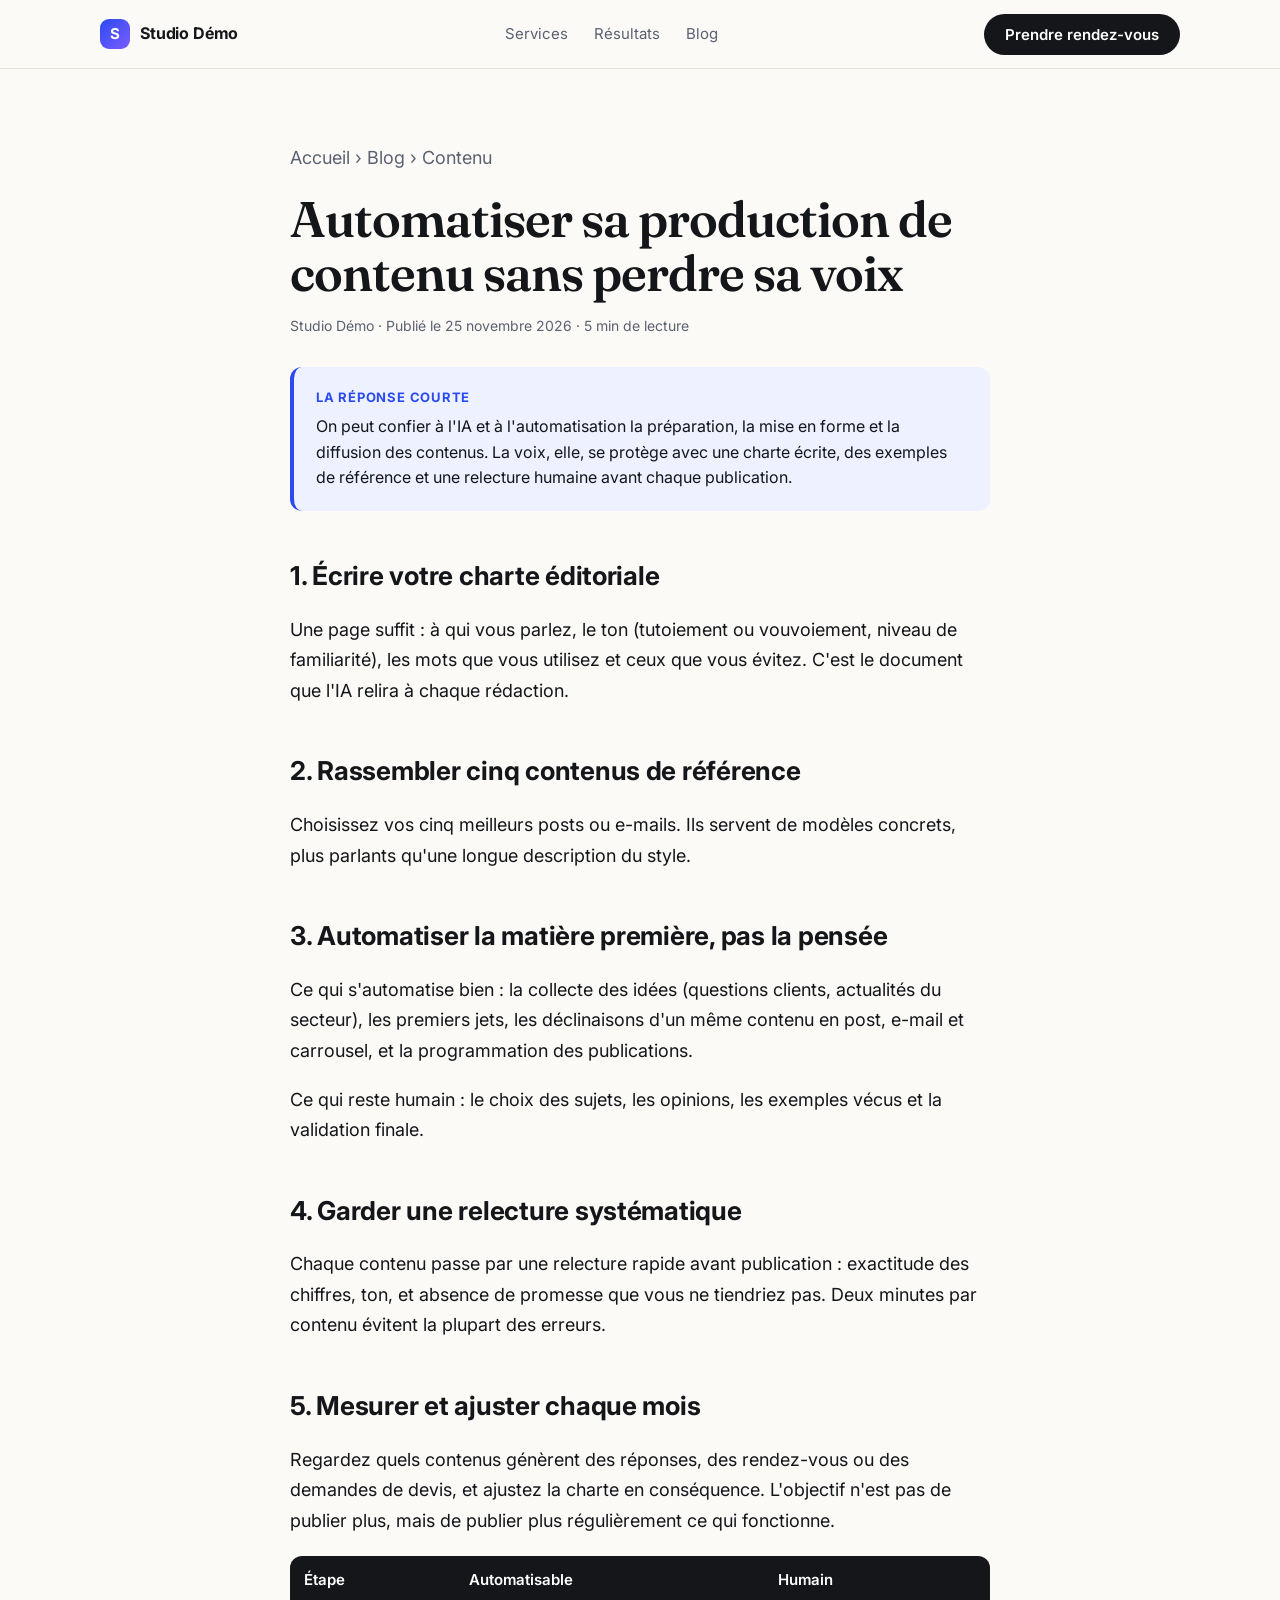
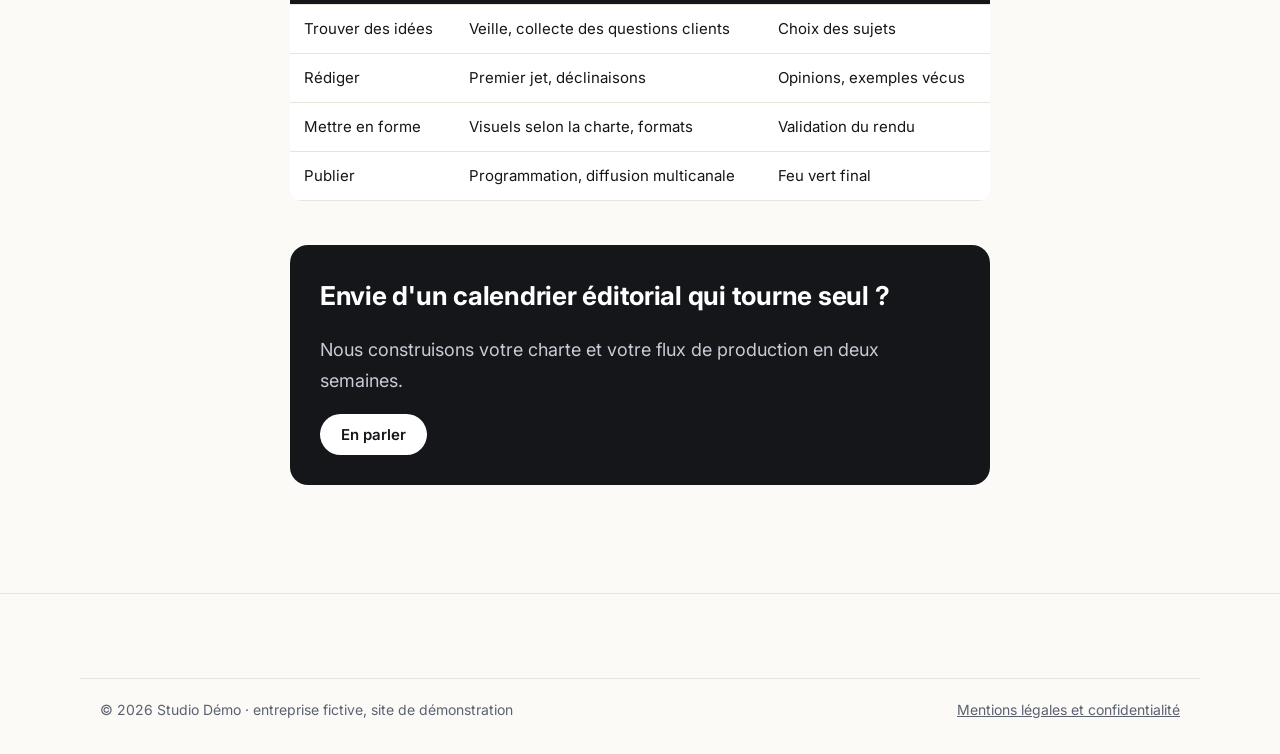
==== article-contenu.html @ fba5f213 "Refonte complète du site de démo Studio Démo Nouveau design, textes sans statistiques non sourcées, " ====
<!doctype html>
<html lang="fr">
<head>
<meta charset="utf-8">
<meta name="viewport" content="width=device-width, initial-scale=1">
<title>Automatiser sa production de contenu sans perdre sa voix · Studio Démo</title>
<meta name="description" content="Une méthode en cinq étapes pour publier plus régulièrement grâce à l'IA et à l'automatisation, tout en gardant un ton reconnaissable.">
<link rel="preconnect" href="https://fonts.googleapis.com">
<link rel="preconnect" href="https://fonts.gstatic.com" crossorigin>
<link href="https://fonts.googleapis.com/css2?family=Fraunces:ital,opsz,wght@0,9..144,600;1,9..144,600&family=Inter:wght@400;500;600;700&display=swap" rel="stylesheet">
<link rel="stylesheet" href="assets/style.css">
<script type="application/ld+json">
{"@context":"https://schema.org","@type":"Article","headline":"Automatiser sa production de contenu sans perdre sa voix","author":{"@type":"Organization","name":"Studio Démo"},"datePublished":"2026-11-25","inLanguage":"fr"}
</script>
</head>
<body>
<header class="site-header">
  <nav class="wrap nav" aria-label="Navigation principale">
    <a class="logo" href="./"><span class="logo-mark">S</span>Studio Démo</a>
    <button class="menu-toggle" aria-expanded="false" aria-controls="menu">Menu</button>
    <ul class="nav-links" id="menu">
      <li><a href="./#services">Services</a></li>
      <li><a href="./#resultats">Résultats</a></li>
      <li><a href="./#blog">Blog</a></li>
    </ul>
    <a class="btn btn-primary" href="./#contact">Prendre rendez-vous</a>
  </nav>
</header>

<main class="article">
  <p class="crumbs"><a href="./">Accueil</a> › <a href="./#blog">Blog</a> › Contenu</p>
  <h1>Automatiser sa production de contenu sans perdre sa voix</h1>
  <p class="byline">Studio Démo · Publié le 25 novembre 2026 · 5 min de lecture</p>

  <div class="answer">
    <strong>La réponse courte</strong>
    On peut confier à l'IA et à l'automatisation la préparation, la mise en forme et la diffusion des contenus. La voix, elle, se protège avec une charte écrite, des exemples de référence et une relecture humaine avant chaque publication.
  </div>

  <h2>1. Écrire votre charte éditoriale</h2>
  <p>Une page suffit : à qui vous parlez, le ton (tutoiement ou vouvoiement, niveau de familiarité), les mots que vous utilisez et ceux que vous évitez. C'est le document que l'IA relira à chaque rédaction.</p>

  <h2>2. Rassembler cinq contenus de référence</h2>
  <p>Choisissez vos cinq meilleurs posts ou e-mails. Ils servent de modèles concrets, plus parlants qu'une longue description du style.</p>

  <h2>3. Automatiser la matière première, pas la pensée</h2>
  <p>Ce qui s'automatise bien : la collecte des idées (questions clients, actualités du secteur), les premiers jets, les déclinaisons d'un même contenu en post, e-mail et carrousel, et la programmation des publications.</p>
  <p>Ce qui reste humain : le choix des sujets, les opinions, les exemples vécus et la validation finale.</p>

  <h2>4. Garder une relecture systématique</h2>
  <p>Chaque contenu passe par une relecture rapide avant publication : exactitude des chiffres, ton, et absence de promesse que vous ne tiendriez pas. Deux minutes par contenu évitent la plupart des erreurs.</p>

  <h2>5. Mesurer et ajuster chaque mois</h2>
  <p>Regardez quels contenus génèrent des réponses, des rendez-vous ou des demandes de devis, et ajustez la charte en conséquence. L'objectif n'est pas de publier plus, mais de publier plus régulièrement ce qui fonctionne.</p>

  <div class="table-wrap">
    <table>
      <thead><tr><th>Étape</th><th>Automatisable</th><th>Humain</th></tr></thead>
      <tbody>
        <tr><td>Trouver des idées</td><td>Veille, collecte des questions clients</td><td>Choix des sujets</td></tr>
        <tr><td>Rédiger</td><td>Premier jet, déclinaisons</td><td>Opinions, exemples vécus</td></tr>
        <tr><td>Mettre en forme</td><td>Visuels selon la charte, formats</td><td>Validation du rendu</td></tr>
        <tr><td>Publier</td><td>Programmation, diffusion multicanale</td><td>Feu vert final</td></tr>
      </tbody>
    </table>
  </div>

  <div class="cta-box">
    <h2>Envie d'un calendrier éditorial qui tourne seul ?</h2>
    <p>Nous construisons votre charte et votre flux de production en deux semaines.</p>
    <a class="btn" href="./#contact">En parler</a>
  </div>
</main>

<footer class="site-footer">
  <div class="wrap legal"><span>© <span data-year>2026</span> Studio Démo · entreprise fictive, site de démonstration</span><a href="mentions-legales.html">Mentions légales et confidentialité</a></div>
</footer>
<script src="assets/site.js"></script>
</body>
</html>
---- assets/style.css ----
:root{
  --bg:#fbfaf7; --surface:#ffffff; --ink:#14161a; --muted:#5b6170; --line:#e7e4dc;
  --brand:#2b4bf2; --brand-ink:#ffffff; --accent:#ff7a45; --soft:#eef1ff;
  --radius:18px; --max:1120px;
  --font:"Inter",system-ui,-apple-system,"Segoe UI",Roboto,sans-serif;
  --display:"Fraunces",Georgia,serif;
}
*{box-sizing:border-box}
html{scroll-behavior:smooth}
body{margin:0;background:var(--bg);color:var(--ink);font:16px/1.6 var(--font);-webkit-font-smoothing:antialiased}
img{max-width:100%;display:block}
a{color:inherit}
.wrap{max-width:var(--max);margin:0 auto;padding:0 20px}
.skip{position:absolute;left:-999px}.skip:focus{left:12px;top:12px;background:#fff;padding:8px 12px;z-index:99}

/* Header */
.site-header{position:sticky;top:0;z-index:20;background:rgba(251,250,247,.88);backdrop-filter:blur(10px);border-bottom:1px solid var(--line)}
.nav{display:flex;align-items:center;justify-content:space-between;height:68px;gap:16px}
.logo{display:flex;align-items:center;gap:10px;font-weight:700;text-decoration:none;letter-spacing:-.01em}
.logo-mark{width:30px;height:30px;border-radius:9px;background:linear-gradient(135deg,var(--brand),#7b5cff);display:grid;place-items:center;color:#fff;font-size:15px}
.nav-links{display:flex;gap:26px;list-style:none;margin:0;padding:0}
.nav-links a{text-decoration:none;color:var(--muted);font-size:15px}
.nav-links a:hover{color:var(--ink)}
.btn{display:inline-flex;align-items:center;gap:8px;border-radius:999px;padding:12px 20px;font-weight:600;text-decoration:none;border:1px solid transparent;cursor:pointer;font:600 15px/1 var(--font);transition:transform .15s,background .15s}
.btn:hover{transform:translateY(-1px)}
.btn-primary{background:var(--ink);color:#fff}
.btn-ghost{border-color:var(--line);background:var(--surface)}
.menu-toggle{display:none;background:none;border:1px solid var(--line);border-radius:10px;padding:8px 10px;font:inherit}

/* Hero */
.hero{padding:88px 0 64px}
.eyebrow{display:inline-flex;align-items:center;gap:8px;font-size:13px;font-weight:600;color:var(--brand);background:var(--soft);padding:6px 12px;border-radius:999px}
.hero h1{font-family:var(--display);font-weight:600;font-size:clamp(38px,6vw,68px);line-height:1.04;letter-spacing:-.02em;margin:22px 0 20px;max-width:15ch}
.hero h1 em{font-style:italic;color:var(--brand)}
.lead{font-size:clamp(17px,2vw,20px);color:var(--muted);max-width:58ch;margin:0 0 30px}
.cta-row{display:flex;flex-wrap:wrap;gap:12px}
.hero-grid{display:grid;grid-template-columns:1.25fr .75fr;gap:48px;align-items:end}
.hero-card{background:var(--surface);border:1px solid var(--line);border-radius:var(--radius);padding:22px;box-shadow:0 20px 50px -30px rgba(20,22,26,.35)}
.hero-card h2{font-size:14px;margin:0 0 14px;color:var(--muted);font-weight:600}
.flow{display:grid;gap:10px}
.flow-step{display:flex;align-items:center;gap:12px;padding:12px;border-radius:12px;background:var(--bg);font-size:14px}
.flow-step b{display:grid;place-items:center;width:28px;height:28px;border-radius:8px;background:var(--soft);color:var(--brand);font-size:13px;flex:none}
.flow-step.done b{background:#e6f7ee;color:#127a45}

/* Sections */
section{padding:72px 0}
.section-head{display:flex;justify-content:space-between;align-items:end;gap:24px;margin-bottom:36px;flex-wrap:wrap}
.kicker{font-size:13px;font-weight:700;letter-spacing:.08em;text-transform:uppercase;color:var(--accent)}
h2.title{font-family:var(--display);font-weight:600;font-size:clamp(28px,4vw,42px);line-height:1.1;letter-spacing:-.015em;margin:8px 0 0;max-width:22ch}
.section-head p{color:var(--muted);max-width:44ch;margin:0}

.cards{display:grid;grid-template-columns:repeat(3,1fr);gap:18px}
.card{background:var(--surface);border:1px solid var(--line);border-radius:var(--radius);padding:26px;display:flex;flex-direction:column;gap:12px}
.card .icon{width:44px;height:44px;border-radius:12px;display:grid;place-items:center;font-size:22px;background:var(--soft)}
.card h3{margin:4px 0 0;font-size:20px;letter-spacing:-.01em}
.card p{margin:0;color:var(--muted)}
.card ul{margin:6px 0 0;padding:0;list-style:none;display:grid;gap:8px;font-size:15px}
.card li{padding-left:22px;position:relative}
.card li::before{content:"";position:absolute;left:0;top:.6em;width:10px;height:2px;background:var(--brand)}

.band{background:var(--ink);color:#fff;border-radius:28px;padding:56px 40px}
.band .title{color:#fff}
.band .kicker{color:#9db0ff}
.steps{display:grid;grid-template-columns:repeat(4,1fr);gap:18px;margin-top:36px;counter-reset:s}
.step{border-top:1px solid rgba(255,255,255,.2);padding-top:18px}
.step::before{counter-increment:s;content:"0" counter(s);font-family:var(--display);font-size:28px;color:#9db0ff}
.step h3{margin:8px 0 6px;font-size:18px}
.step p{margin:0;color:#c9ccd6;font-size:15px}

.cases{display:grid;grid-template-columns:repeat(3,1fr);gap:18px}
.case{background:var(--surface);border:1px solid var(--line);border-radius:var(--radius);padding:26px}
.case .tag{font-size:13px;color:var(--muted)}
.case .big{font-family:var(--display);font-size:40px;line-height:1;margin:14px 0 6px;color:var(--brand)}
.case p{margin:0;color:var(--muted);font-size:15px}
.note{font-size:13px;color:var(--muted);margin-top:16px}

.posts{display:grid;grid-template-columns:repeat(2,1fr);gap:18px}
.post{display:block;text-decoration:none;background:var(--surface);border:1px solid var(--line);border-radius:var(--radius);padding:28px;transition:border-color .15s}
.post:hover{border-color:var(--brand)}
.post .meta{font-size:13px;color:var(--muted)}
.post h3{font-size:22px;line-height:1.25;margin:10px 0 10px;letter-spacing:-.01em}
.post p{margin:0;color:var(--muted)}
.post .more{display:inline-block;margin-top:16px;font-weight:600;color:var(--brand)}

.faq details{background:var(--surface);border:1px solid var(--line);border-radius:14px;padding:18px 22px;margin-bottom:10px}
.faq summary{cursor:pointer;font-weight:600;list-style:none}
.faq summary::-webkit-details-marker{display:none}
.faq summary::after{content:"+";float:right;color:var(--brand);font-weight:700}
.faq details[open] summary::after{content:"–"}
.faq p{color:var(--muted);margin:12px 0 0}

.contact-grid{display:grid;grid-template-columns:.9fr 1.1fr;gap:40px}
.promises{display:grid;gap:16px;margin-top:24px}
.promise{display:flex;gap:14px}
.promise b{flex:none;width:36px;height:36px;border-radius:10px;background:var(--soft);display:grid;place-items:center}
.promise p{margin:0;color:var(--muted);font-size:15px}
form{background:var(--surface);border:1px solid var(--line);border-radius:var(--radius);padding:28px;display:grid;gap:16px}
label{font-size:14px;font-weight:600;display:grid;gap:6px}
input,select,textarea{font:inherit;padding:12px 14px;border:1px solid var(--line);border-radius:12px;background:var(--bg);color:var(--ink)}
input:focus,select:focus,textarea:focus{outline:2px solid var(--brand);outline-offset:1px}
.form-msg{display:none;padding:12px 14px;border-radius:12px;background:#e6f7ee;color:#0f5c35;font-size:14px}
.form-msg.show{display:block}
.demo-flag{font-size:12px;color:var(--muted)}

/* Footer */
.site-footer{border-top:1px solid var(--line);padding:48px 0 32px;margin-top:40px;font-size:14px;color:var(--muted)}
.foot{display:grid;grid-template-columns:1.4fr 1fr 1fr 1fr;gap:28px}
.foot h4{color:var(--ink);font-size:14px;margin:0 0 12px}
.foot ul{list-style:none;margin:0;padding:0;display:grid;gap:8px}
.foot a{text-decoration:none}.foot a:hover{color:var(--ink)}
.legal{display:flex;justify-content:space-between;flex-wrap:wrap;gap:12px;margin-top:36px;padding-top:20px;border-top:1px solid var(--line)}

/* Article */
.article{max-width:740px;margin:0 auto;padding:56px 20px 24px}
.crumbs{font-size:14px;color:var(--muted)}
.crumbs a{text-decoration:none}
.article h1{font-family:var(--display);font-weight:600;font-size:clamp(32px,5vw,50px);line-height:1.08;letter-spacing:-.02em;margin:18px 0 14px}
.article .byline{color:var(--muted);font-size:14px;margin-bottom:30px}
.article h2{font-size:26px;letter-spacing:-.01em;margin:44px 0 12px}
.article p,.article li{font-size:18px;line-height:1.7}
.answer{background:var(--soft);border-left:4px solid var(--brand);border-radius:12px;padding:20px 22px;margin:24px 0}
.answer strong{display:block;font-size:13px;letter-spacing:.06em;text-transform:uppercase;color:var(--brand);margin-bottom:6px}
.table-wrap{overflow-x:auto;margin:20px 0}
table{border-collapse:collapse;width:100%;min-width:520px;font-size:15px;background:var(--surface);border-radius:12px;overflow:hidden}
th,td{text-align:left;padding:12px 14px;border-bottom:1px solid var(--line);vertical-align:top}
th{background:var(--ink);color:#fff;font-weight:600}
.cta-box{background:var(--ink);color:#fff;border-radius:var(--radius);padding:30px;margin:44px 0}
.cta-box h2{margin-top:0;color:#fff}
.cta-box p{color:#c9ccd6}
.cta-box .btn{background:#fff;color:var(--ink)}

/* Responsive */
@media (max-width:900px){
  .hero-grid,.contact-grid{grid-template-columns:1fr}
  .cards,.cases{grid-template-columns:1fr}
  .steps{grid-template-columns:1fr 1fr}
  .posts{grid-template-columns:1fr}
  .foot{grid-template-columns:1fr 1fr}
}
@media (max-width:720px){
  .menu-toggle{display:block}
  .nav-links{display:none;position:absolute;top:68px;left:0;right:0;flex-direction:column;gap:0;background:var(--bg);border-bottom:1px solid var(--line)}
  .nav-links.open{display:flex}
  .nav-links a{display:block;padding:14px 20px}
  .nav .btn-primary{display:none}
  .hero{padding:56px 0 40px}
  section{padding:52px 0}
  .band{padding:40px 22px;border-radius:20px}
  .steps{grid-template-columns:1fr}
  .foot{grid-template-columns:1fr}
}
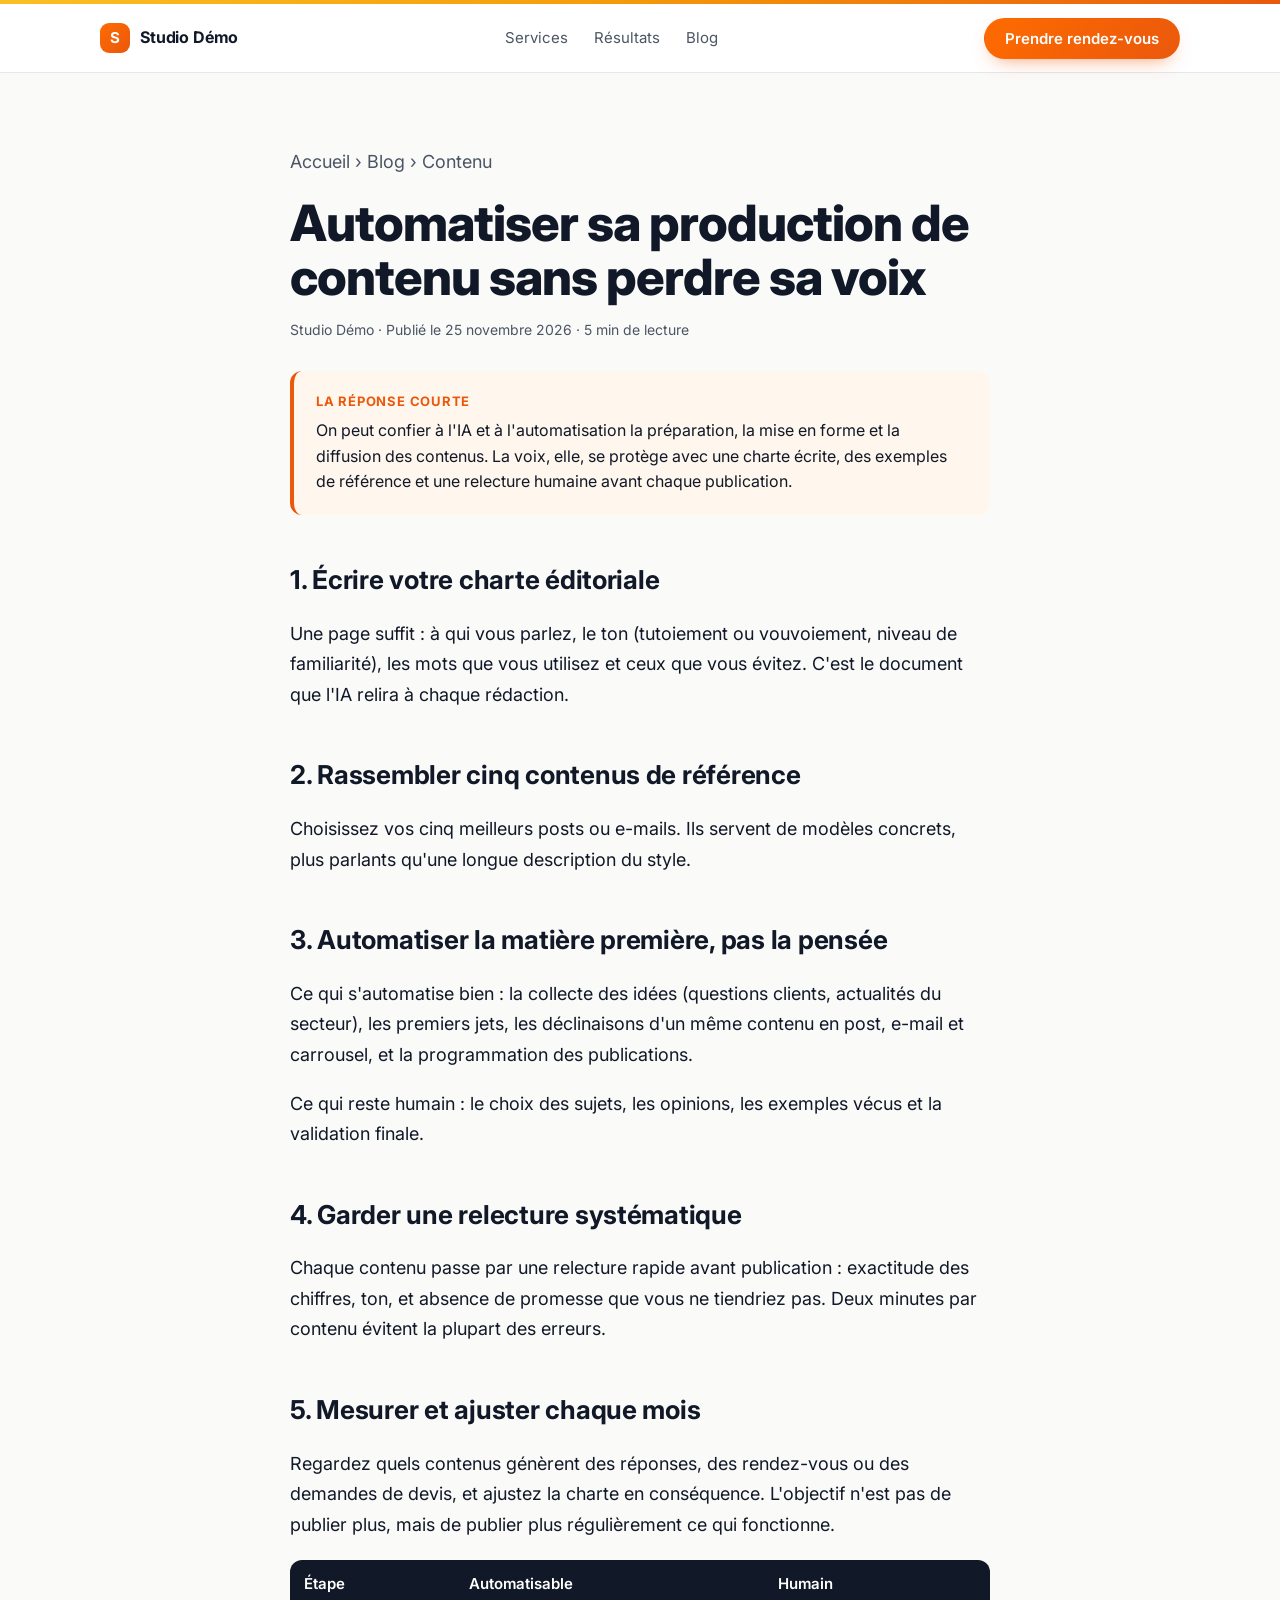
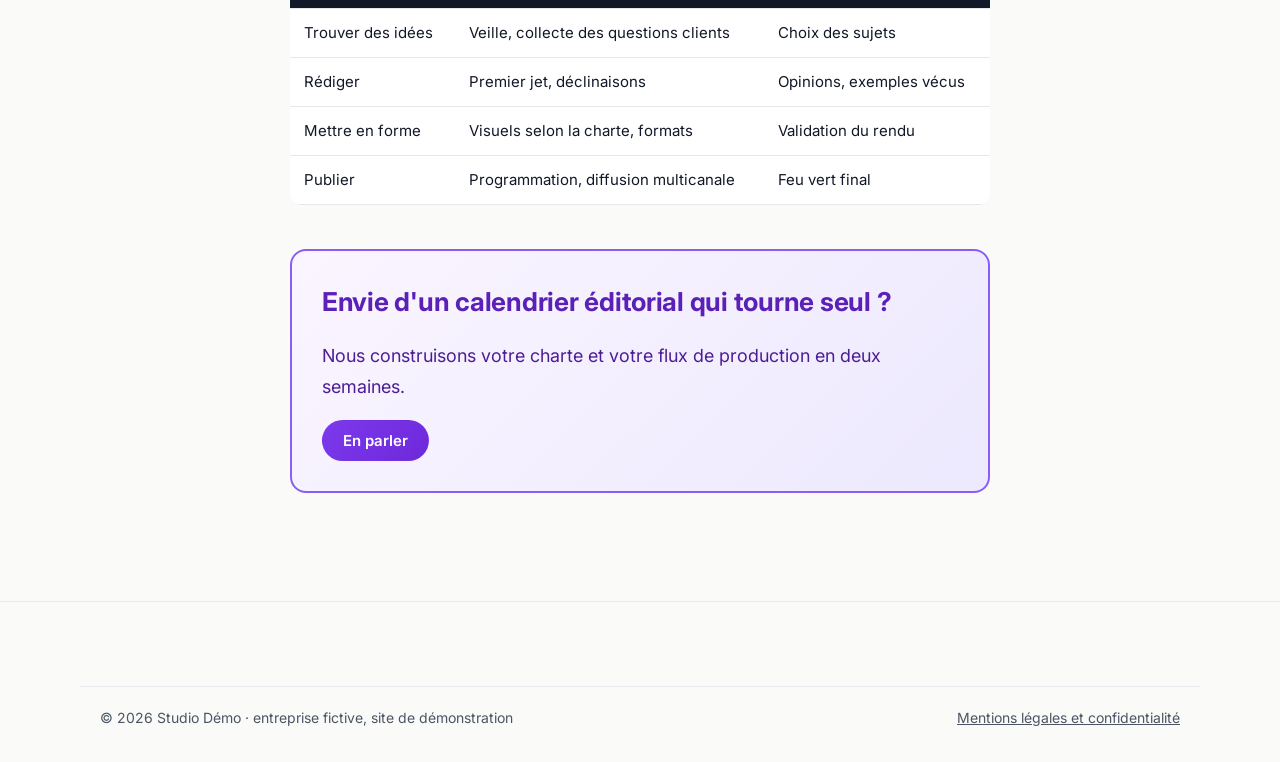
==== commit 2954cb9f: "Applique la charte Limova (orange, violet, typographie grasse) Co-Authored-By: Claude Opus 5.5 <nore" ====
--- a/article-contenu.html
+++ b/article-contenu.html
@@ -7,7 +7,7 @@
 <meta name="description" content="Une méthode en cinq étapes pour publier plus régulièrement grâce à l'IA et à l'automatisation, tout en gardant un ton reconnaissable.">
 <link rel="preconnect" href="https://fonts.googleapis.com">
 <link rel="preconnect" href="https://fonts.gstatic.com" crossorigin>
-<link href="https://fonts.googleapis.com/css2?family=Fraunces:ital,opsz,wght@0,9..144,600;1,9..144,600&family=Inter:wght@400;500;600;700&display=swap" rel="stylesheet">
+<link href="https://fonts.googleapis.com/css2?family=Inter:wght@400;500;600;700;800;900&display=swap" rel="stylesheet">
 <link rel="stylesheet" href="assets/style.css">
 <script type="application/ld+json">
 {"@context":"https://schema.org","@type":"Article","headline":"Automatiser sa production de contenu sans perdre sa voix","author":{"@type":"Organization","name":"Studio Démo"},"datePublished":"2026-11-25","inLanguage":"fr"}
--- a/assets/style.css
+++ b/assets/style.css
@@ -1,9 +1,10 @@
 :root{
-  --bg:#fbfaf7; --surface:#ffffff; --ink:#14161a; --muted:#5b6170; --line:#e7e4dc;
-  --brand:#2b4bf2; --brand-ink:#ffffff; --accent:#ff7a45; --soft:#eef1ff;
-  --radius:18px; --max:1120px;
+  --bg:#fafaf9; --surface:#ffffff; --ink:#111827; --muted:#4b5563; --line:#e5e7eb;
+  --brand:#ea580c; --brand-ink:#ffffff; --accent:#7c3aed; --soft:#fff7ed;
+  --grad:linear-gradient(135deg,#ff6b00 0%,#ea580c 100%); --stripe:linear-gradient(90deg,#fbbf24 0%,#f59e0b 45%,#ea580c 100%);
+  --radius:16px; --max:1120px;
   --font:"Inter",system-ui,-apple-system,"Segoe UI",Roboto,sans-serif;
-  --display:"Fraunces",Georgia,serif;
+  --display:"Inter",system-ui,-apple-system,"Segoe UI",Roboto,sans-serif;
 }
 *{box-sizing:border-box}
 html{scroll-behavior:smooth}
@@ -14,24 +15,24 @@
 .skip{position:absolute;left:-999px}.skip:focus{left:12px;top:12px;background:#fff;padding:8px 12px;z-index:99}
 
 /* Header */
-.site-header{position:sticky;top:0;z-index:20;background:rgba(251,250,247,.88);backdrop-filter:blur(10px);border-bottom:1px solid var(--line)}
+.site-header{position:sticky;top:0;z-index:20;background:rgba(255,255,255,.9);backdrop-filter:blur(10px);border-bottom:1px solid var(--line)}
 .nav{display:flex;align-items:center;justify-content:space-between;height:68px;gap:16px}
 .logo{display:flex;align-items:center;gap:10px;font-weight:700;text-decoration:none;letter-spacing:-.01em}
-.logo-mark{width:30px;height:30px;border-radius:9px;background:linear-gradient(135deg,var(--brand),#7b5cff);display:grid;place-items:center;color:#fff;font-size:15px}
+.logo-mark{width:30px;height:30px;border-radius:9px;background:var(--grad);display:grid;place-items:center;color:#fff;font-size:15px}
 .nav-links{display:flex;gap:26px;list-style:none;margin:0;padding:0}
 .nav-links a{text-decoration:none;color:var(--muted);font-size:15px}
 .nav-links a:hover{color:var(--ink)}
 .btn{display:inline-flex;align-items:center;gap:8px;border-radius:999px;padding:12px 20px;font-weight:600;text-decoration:none;border:1px solid transparent;cursor:pointer;font:600 15px/1 var(--font);transition:transform .15s,background .15s}
 .btn:hover{transform:translateY(-1px)}
-.btn-primary{background:var(--ink);color:#fff}
+.btn-primary{background:var(--grad);color:#fff;box-shadow:0 8px 20px -10px rgba(234,88,12,.7)}
 .btn-ghost{border-color:var(--line);background:var(--surface)}
 .menu-toggle{display:none;background:none;border:1px solid var(--line);border-radius:10px;padding:8px 10px;font:inherit}
 
 /* Hero */
 .hero{padding:88px 0 64px}
-.eyebrow{display:inline-flex;align-items:center;gap:8px;font-size:13px;font-weight:600;color:var(--brand);background:var(--soft);padding:6px 12px;border-radius:999px}
-.hero h1{font-family:var(--display);font-weight:600;font-size:clamp(38px,6vw,68px);line-height:1.04;letter-spacing:-.02em;margin:22px 0 20px;max-width:15ch}
-.hero h1 em{font-style:italic;color:var(--brand)}
+.eyebrow{display:inline-flex;align-items:center;gap:8px;font-size:13px;font-weight:800;color:#b45309;background:linear-gradient(135deg,#fffbeb,#fef3c7);border:1.5px solid #fcd34d;padding:6px 12px;border-radius:999px}
+.hero h1{font-family:var(--display);font-weight:800;font-size:clamp(38px,6vw,68px);line-height:1.04;letter-spacing:-.02em;margin:22px 0 20px;max-width:15ch}
+.hero h1 em{font-style:normal;background:var(--stripe);-webkit-background-clip:text;background-clip:text;color:transparent}
 .lead{font-size:clamp(17px,2vw,20px);color:var(--muted);max-width:58ch;margin:0 0 30px}
 .cta-row{display:flex;flex-wrap:wrap;gap:12px}
 .hero-grid{display:grid;grid-template-columns:1.25fr .75fr;gap:48px;align-items:end}
@@ -45,8 +46,8 @@
 /* Sections */
 section{padding:72px 0}
 .section-head{display:flex;justify-content:space-between;align-items:end;gap:24px;margin-bottom:36px;flex-wrap:wrap}
-.kicker{font-size:13px;font-weight:700;letter-spacing:.08em;text-transform:uppercase;color:var(--accent)}
-h2.title{font-family:var(--display);font-weight:600;font-size:clamp(28px,4vw,42px);line-height:1.1;letter-spacing:-.015em;margin:8px 0 0;max-width:22ch}
+.kicker{font-size:13px;font-weight:800;letter-spacing:.08em;text-transform:uppercase;color:var(--brand)}
+h2.title{font-family:var(--display);font-weight:800;font-size:clamp(28px,4vw,42px);line-height:1.1;letter-spacing:-.015em;margin:8px 0 0;max-width:22ch}
 .section-head p{color:var(--muted);max-width:44ch;margin:0}
 
 .cards{display:grid;grid-template-columns:repeat(3,1fr);gap:18px}
@@ -60,10 +61,10 @@
 
 .band{background:var(--ink);color:#fff;border-radius:28px;padding:56px 40px}
 .band .title{color:#fff}
-.band .kicker{color:#9db0ff}
+.band .kicker{color:#fbbf24}
 .steps{display:grid;grid-template-columns:repeat(4,1fr);gap:18px;margin-top:36px;counter-reset:s}
 .step{border-top:1px solid rgba(255,255,255,.2);padding-top:18px}
-.step::before{counter-increment:s;content:"0" counter(s);font-family:var(--display);font-size:28px;color:#9db0ff}
+.step::before{counter-increment:s;content:"0" counter(s);font-family:var(--display);font-size:28px;color:#fbbf24}
 .step h3{margin:8px 0 6px;font-size:18px}
 .step p{margin:0;color:#c9ccd6;font-size:15px}
 
@@ -114,7 +115,7 @@
 .article{max-width:740px;margin:0 auto;padding:56px 20px 24px}
 .crumbs{font-size:14px;color:var(--muted)}
 .crumbs a{text-decoration:none}
-.article h1{font-family:var(--display);font-weight:600;font-size:clamp(32px,5vw,50px);line-height:1.08;letter-spacing:-.02em;margin:18px 0 14px}
+.article h1{font-family:var(--display);font-weight:800;font-size:clamp(32px,5vw,50px);line-height:1.08;letter-spacing:-.02em;margin:18px 0 14px}
 .article .byline{color:var(--muted);font-size:14px;margin-bottom:30px}
 .article h2{font-size:26px;letter-spacing:-.01em;margin:44px 0 12px}
 .article p,.article li{font-size:18px;line-height:1.7}
@@ -149,3 +150,11 @@
   .steps{grid-template-columns:1fr}
   .foot{grid-template-columns:1fr}
 }
+
+/* Charte Limova : liseré dégradé, bouton violet d'appel à l'action */
+.site-header::before{content:"";display:block;height:4px;background:var(--stripe)}
+.cta-box{background:linear-gradient(135deg,#faf5ff 0%,#ede9fe 100%);color:var(--ink);border:2px solid #8b5cf6}
+.cta-box h2{color:#5b21b6}
+.cta-box .btn{background:linear-gradient(135deg,#7c3aed 0%,#6d28d9 100%);color:#fff}
+.case .big{background:var(--grad);-webkit-background-clip:text;background-clip:text;color:transparent}
+.cta-box p{color:#4c1d95}
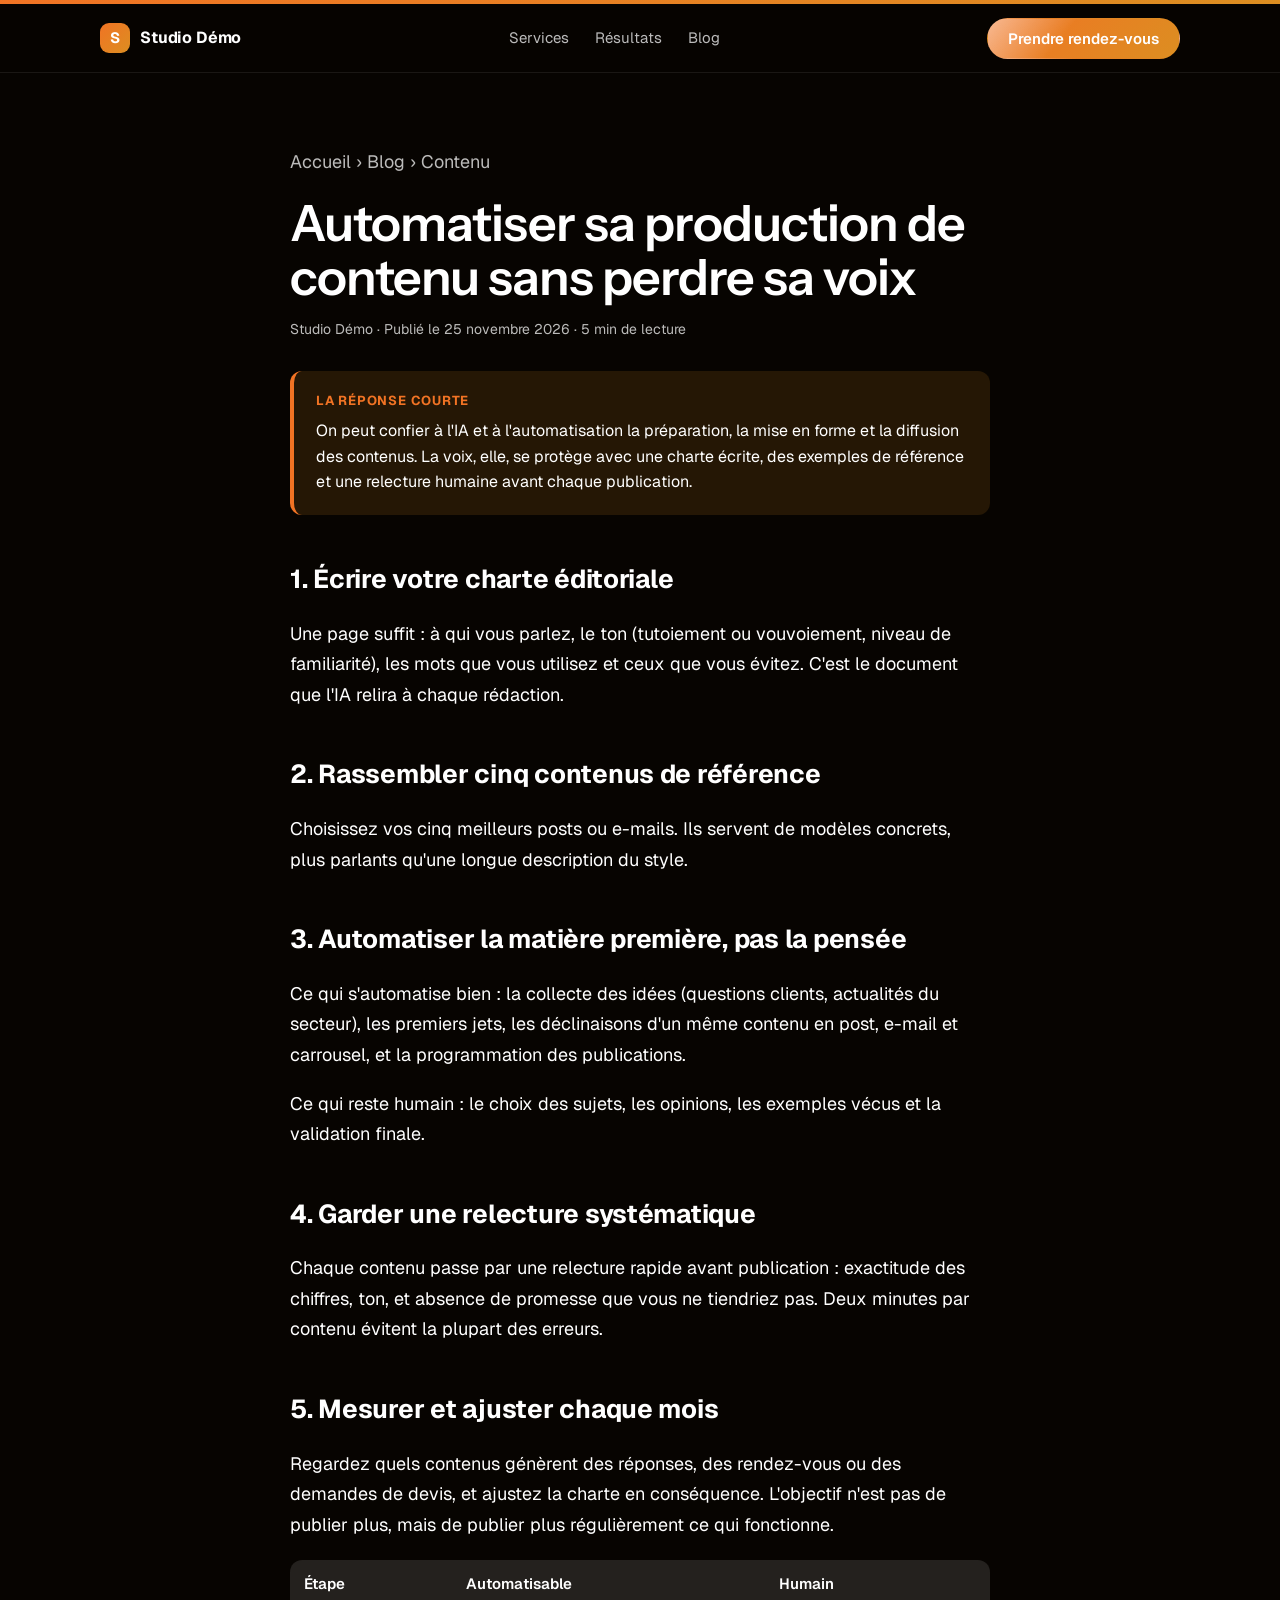
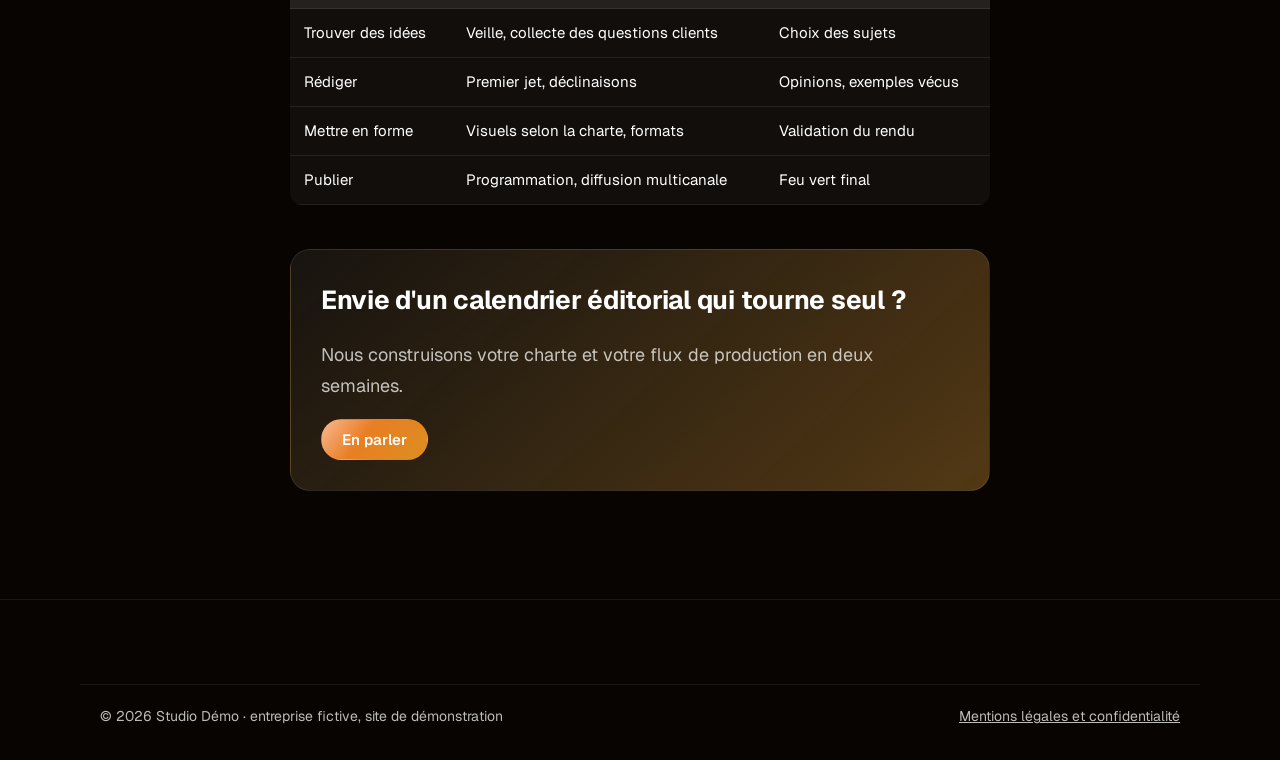
==== commit e566d9f0: "Aligne le style sur limova.ai (fond sombre, dégradé orange, Geist et Instrument Sans) Co-Authored-By" ====
--- a/article-contenu.html
+++ b/article-contenu.html
@@ -7,7 +7,7 @@
 <meta name="description" content="Une méthode en cinq étapes pour publier plus régulièrement grâce à l'IA et à l'automatisation, tout en gardant un ton reconnaissable.">
 <link rel="preconnect" href="https://fonts.googleapis.com">
 <link rel="preconnect" href="https://fonts.gstatic.com" crossorigin>
-<link href="https://fonts.googleapis.com/css2?family=Inter:wght@400;500;600;700;800;900&display=swap" rel="stylesheet">
+<link href="https://fonts.googleapis.com/css2?family=Geist:wght@400;500;600&family=Instrument+Sans:wght@500;600&display=swap" rel="stylesheet">
 <link rel="stylesheet" href="assets/style.css">
 <script type="application/ld+json">
 {"@context":"https://schema.org","@type":"Article","headline":"Automatiser sa production de contenu sans perdre sa voix","author":{"@type":"Organization","name":"Studio Démo"},"datePublished":"2026-11-25","inLanguage":"fr"}
--- a/assets/style.css
+++ b/assets/style.css
@@ -1,10 +1,12 @@
 :root{
-  --bg:#fafaf9; --surface:#ffffff; --ink:#111827; --muted:#4b5563; --line:#e5e7eb;
-  --brand:#ea580c; --brand-ink:#ffffff; --accent:#7c3aed; --soft:#fff7ed;
-  --grad:linear-gradient(135deg,#ff6b00 0%,#ea580c 100%); --stripe:linear-gradient(90deg,#fbbf24 0%,#f59e0b 45%,#ea580c 100%);
-  --radius:16px; --max:1120px;
-  --font:"Inter",system-ui,-apple-system,"Segoe UI",Roboto,sans-serif;
-  --display:"Inter",system-ui,-apple-system,"Segoe UI",Roboto,sans-serif;
+  --bg:#070401; --surface:rgba(255,255,255,.04); --ink:#ffffff; --muted:rgba(255,255,255,.73); --line:rgba(255,255,255,.08);
+  --brand:#f17324; --brand-ink:#ffffff; --accent:#dc8e21; --soft:rgba(220,142,33,.14);
+  --grad:linear-gradient(136deg,#f17324 -1.65%,#dc8e21 100.28%);
+  --grad-btn:linear-gradient(308deg,rgba(255,255,255,0) 59.89%,rgba(255,255,255,.5) 100%),linear-gradient(136deg,#f17324 -1.65%,#dc8e21 100.28%);
+  --glass:linear-gradient(138deg,rgba(220,142,33,0) -2.68%,rgba(220,142,33,.32) 103.93%),rgba(255,255,255,.06);
+  --radius:20px; --max:1120px;
+  --font:"Geist",Arial,sans-serif;
+  --display:"Instrument Sans",Arial,sans-serif;
 }
 *{box-sizing:border-box}
 html{scroll-behavior:smooth}
@@ -31,7 +33,7 @@
 /* Hero */
 .hero{padding:88px 0 64px}
 .eyebrow{display:inline-flex;align-items:center;gap:8px;font-size:13px;font-weight:800;color:#b45309;background:linear-gradient(135deg,#fffbeb,#fef3c7);border:1.5px solid #fcd34d;padding:6px 12px;border-radius:999px}
-.hero h1{font-family:var(--display);font-weight:800;font-size:clamp(38px,6vw,68px);line-height:1.04;letter-spacing:-.02em;margin:22px 0 20px;max-width:15ch}
+.hero h1{font-family:var(--display);font-weight:600;font-size:clamp(38px,6vw,68px);line-height:1.04;letter-spacing:-.02em;margin:22px 0 20px;max-width:15ch}
 .hero h1 em{font-style:normal;background:var(--stripe);-webkit-background-clip:text;background-clip:text;color:transparent}
 .lead{font-size:clamp(17px,2vw,20px);color:var(--muted);max-width:58ch;margin:0 0 30px}
 .cta-row{display:flex;flex-wrap:wrap;gap:12px}
@@ -47,7 +49,7 @@
 section{padding:72px 0}
 .section-head{display:flex;justify-content:space-between;align-items:end;gap:24px;margin-bottom:36px;flex-wrap:wrap}
 .kicker{font-size:13px;font-weight:800;letter-spacing:.08em;text-transform:uppercase;color:var(--brand)}
-h2.title{font-family:var(--display);font-weight:800;font-size:clamp(28px,4vw,42px);line-height:1.1;letter-spacing:-.015em;margin:8px 0 0;max-width:22ch}
+h2.title{font-family:var(--display);font-weight:600;font-size:clamp(28px,4vw,42px);line-height:1.1;letter-spacing:-.015em;margin:8px 0 0;max-width:22ch}
 .section-head p{color:var(--muted);max-width:44ch;margin:0}
 
 .cards{display:grid;grid-template-columns:repeat(3,1fr);gap:18px}
@@ -115,7 +117,7 @@
 .article{max-width:740px;margin:0 auto;padding:56px 20px 24px}
 .crumbs{font-size:14px;color:var(--muted)}
 .crumbs a{text-decoration:none}
-.article h1{font-family:var(--display);font-weight:800;font-size:clamp(32px,5vw,50px);line-height:1.08;letter-spacing:-.02em;margin:18px 0 14px}
+.article h1{font-family:var(--display);font-weight:600;font-size:clamp(32px,5vw,50px);line-height:1.08;letter-spacing:-.02em;margin:18px 0 14px}
 .article .byline{color:var(--muted);font-size:14px;margin-bottom:30px}
 .article h2{font-size:26px;letter-spacing:-.01em;margin:44px 0 12px}
 .article p,.article li{font-size:18px;line-height:1.7}
@@ -151,10 +153,30 @@
   .foot{grid-template-columns:1fr}
 }
 
-/* Charte Limova : liseré dégradé, bouton violet d'appel à l'action */
-.site-header::before{content:"";display:block;height:4px;background:var(--stripe)}
-.cta-box{background:linear-gradient(135deg,#faf5ff 0%,#ede9fe 100%);color:var(--ink);border:2px solid #8b5cf6}
-.cta-box h2{color:#5b21b6}
-.cta-box .btn{background:linear-gradient(135deg,#7c3aed 0%,#6d28d9 100%);color:#fff}
+
+/* Charte limova.ai (relevée le 25/11/2026) : fond sombre, dégradé orange, verre */
+.skip:focus{color:#070401}
+.site-header{background:rgba(7,4,1,.8)}
+.site-header::before{content:"";display:block;height:4px;background:var(--grad)}
+.btn-primary{background:var(--grad-btn);color:#fff;box-shadow:none}
+.btn-ghost{background:rgba(255,255,255,.06);border-color:var(--line);color:#fff}
+.menu-toggle{color:#fff}
+.eyebrow{color:#fff;background:rgba(255,255,255,.06);border:1px solid var(--line);font-weight:500}
+.hero{background:radial-gradient(60% 50% at 70% 10%,rgba(241,115,36,.18),transparent 70%)}
+.hero h1 em{font-style:normal;background:var(--grad);-webkit-background-clip:text;background-clip:text;color:transparent}
+.hero-card{background:var(--glass);box-shadow:none}
+.flow-step{background:rgba(255,255,255,.05)}
+.flow-step.done b{background:rgba(34,197,94,.15);color:#22c55e}
+.kicker{color:var(--accent)}
+.band{background:var(--glass);border:1px solid var(--line)}
+.band .kicker,.step::before{color:var(--accent)}
+.step{border-top-color:var(--line)}
+.step p{color:var(--muted)}
 .case .big{background:var(--grad);-webkit-background-clip:text;background-clip:text;color:transparent}
-.cta-box p{color:#4c1d95}
+input,select,textarea{background:rgba(255,255,255,.04)}
+select option{background:#070401}
+.form-msg{background:rgba(34,197,94,.15);color:#22c55e}
+th{background:rgba(255,255,255,.08);color:#fff}
+.cta-box{background:var(--glass);border:1px solid var(--line)}
+.cta-box p{color:var(--muted)}
+.cta-box .btn{background:var(--grad-btn);color:#fff}
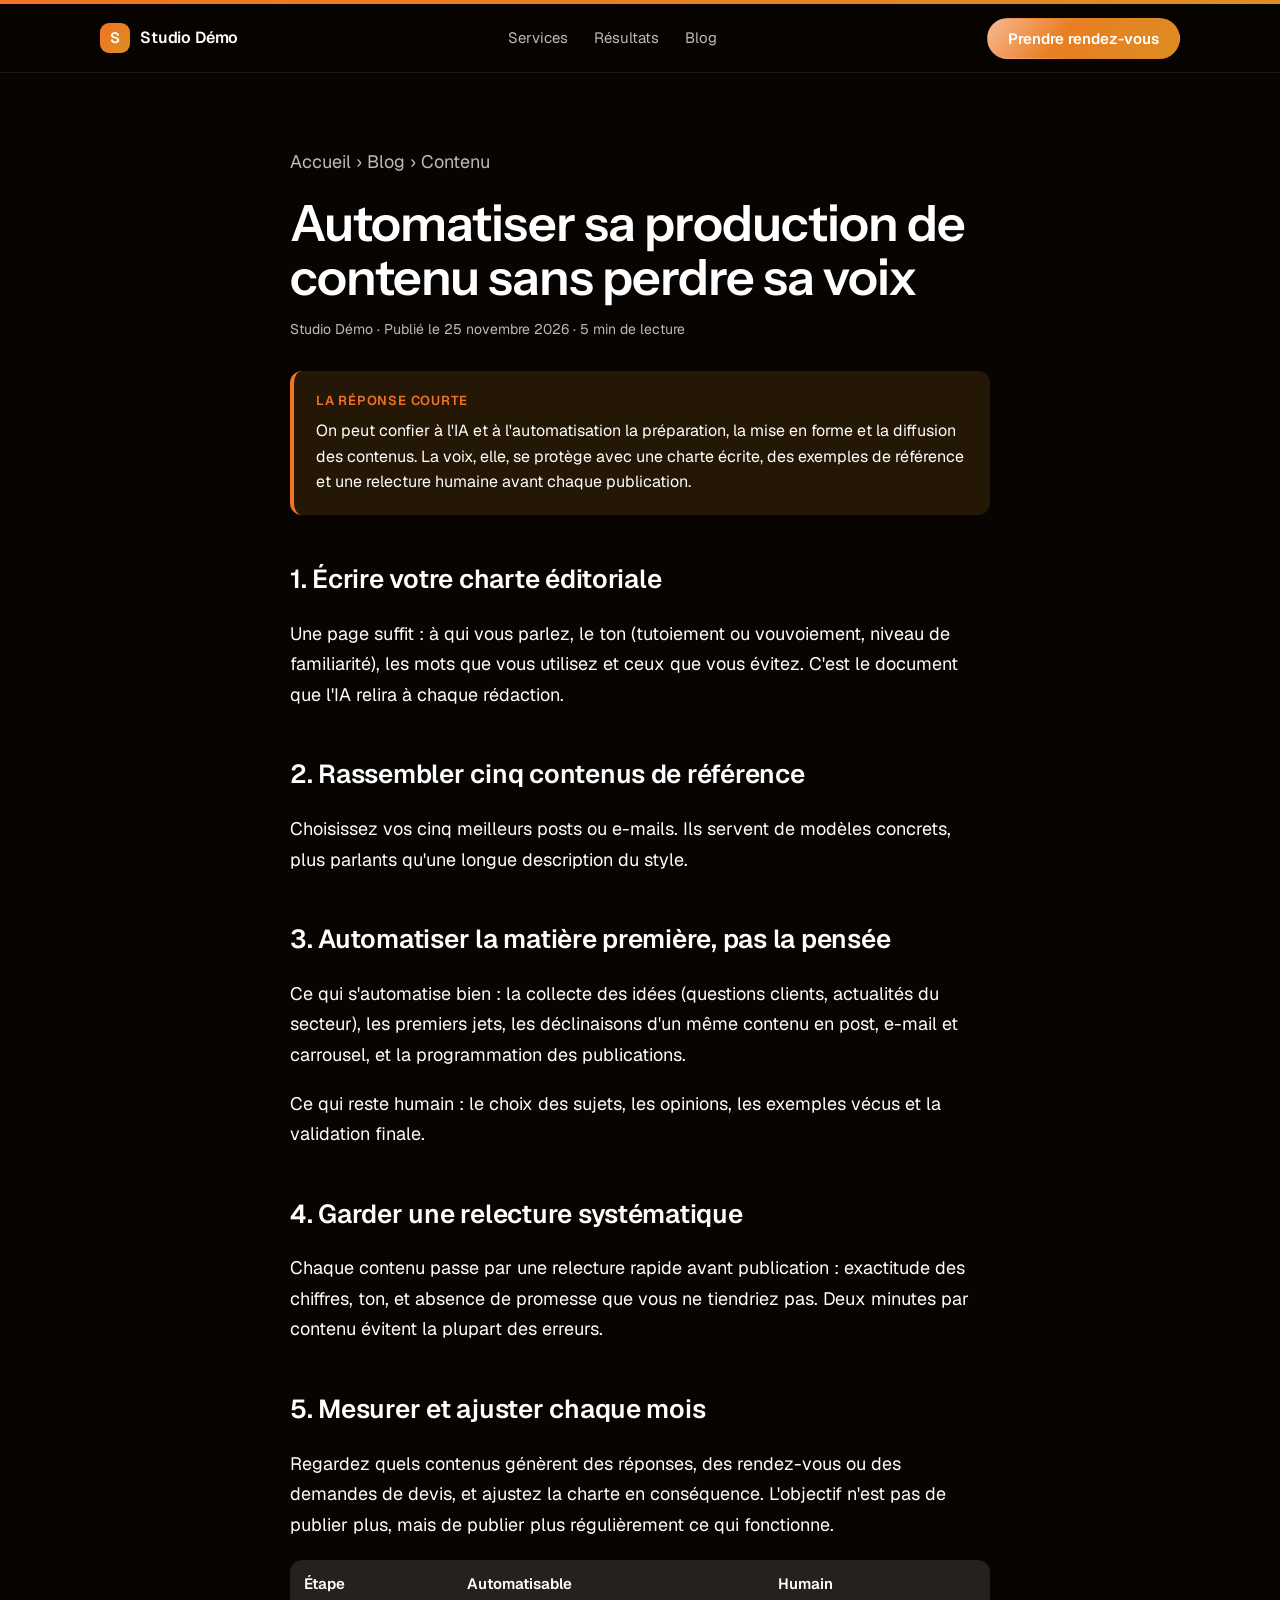
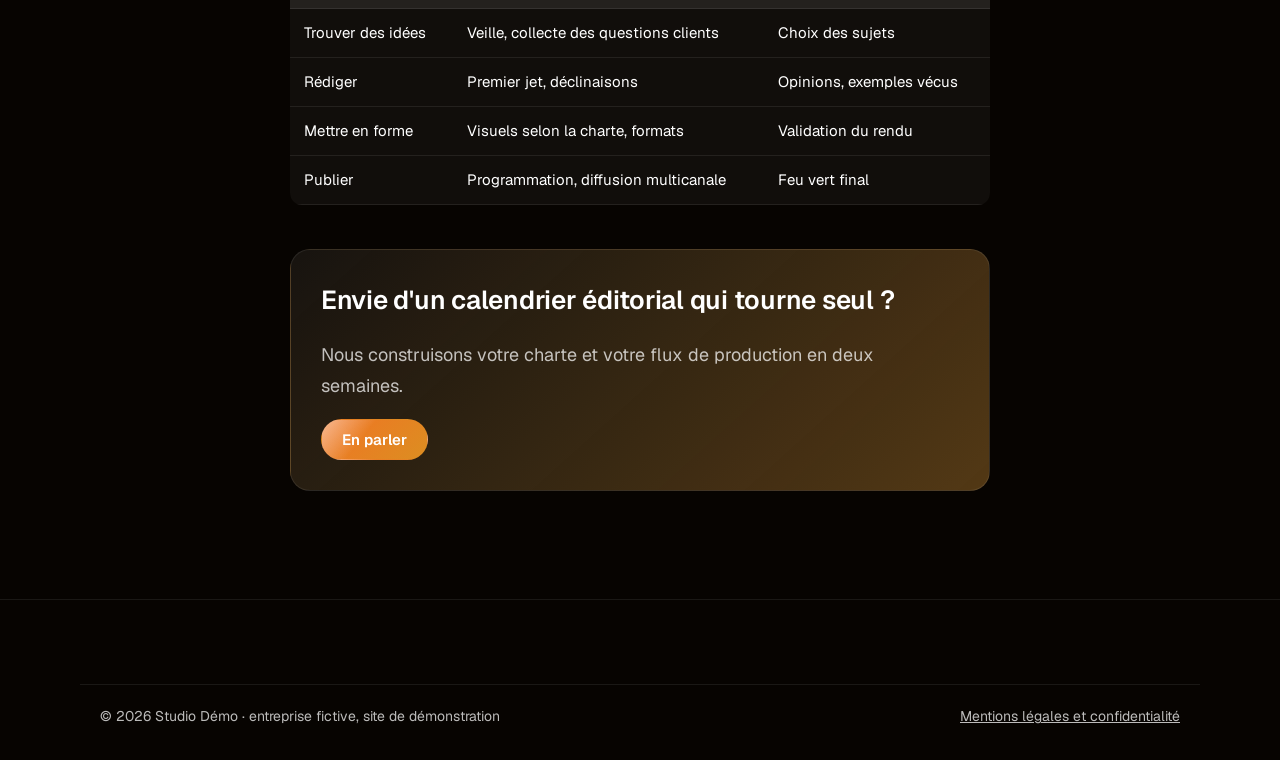
==== commit 11e3ab65: "Renforce la sécurité et la confidentialité du site - Retire les consignes internes ig/routine.txt et" ====
--- a/article-contenu.html
+++ b/article-contenu.html
@@ -5,9 +5,8 @@
 <meta name="viewport" content="width=device-width, initial-scale=1">
 <title>Automatiser sa production de contenu sans perdre sa voix · Studio Démo</title>
 <meta name="description" content="Une méthode en cinq étapes pour publier plus régulièrement grâce à l'IA et à l'automatisation, tout en gardant un ton reconnaissable.">
-<link rel="preconnect" href="https://fonts.googleapis.com">
-<link rel="preconnect" href="https://fonts.gstatic.com" crossorigin>
-<link href="https://fonts.googleapis.com/css2?family=Geist:wght@400;500;600&family=Instrument+Sans:wght@500;600&display=swap" rel="stylesheet">
+<meta http-equiv="Content-Security-Policy" content="default-src 'self'; script-src 'self'; style-src 'self'; font-src 'self'; img-src 'self' data:; connect-src 'none'; form-action 'self'; base-uri 'self'; object-src 'none'">
+<meta name="referrer" content="strict-origin-when-cross-origin">
 <link rel="stylesheet" href="assets/style.css">
 <script type="application/ld+json">
 {"@context":"https://schema.org","@type":"Article","headline":"Automatiser sa production de contenu sans perdre sa voix","author":{"@type":"Organization","name":"Studio Démo"},"datePublished":"2026-11-25","inLanguage":"fr"}
--- a/assets/style.css
+++ b/assets/style.css
@@ -1,3 +1,9 @@
+/* Polices hébergées localement (SIL Open Font License 1.1, voir assets/fonts/LICENSE-*.txt) : aucune requête vers Google Fonts. */
+@font-face{font-family:"Geist";font-style:normal;font-weight:400;font-display:swap;src:url(fonts/geist-latin-400-normal.woff2) format("woff2")}
+@font-face{font-family:"Geist";font-style:normal;font-weight:500;font-display:swap;src:url(fonts/geist-latin-500-normal.woff2) format("woff2")}
+@font-face{font-family:"Geist";font-style:normal;font-weight:600;font-display:swap;src:url(fonts/geist-latin-600-normal.woff2) format("woff2")}
+@font-face{font-family:"Instrument Sans";font-style:normal;font-weight:500;font-display:swap;src:url(fonts/instrument-sans-latin-500-normal.woff2) format("woff2")}
+@font-face{font-family:"Instrument Sans";font-style:normal;font-weight:600;font-display:swap;src:url(fonts/instrument-sans-latin-600-normal.woff2) format("woff2")}
 :root{
   --bg:#070401; --surface:rgba(255,255,255,.04); --ink:#ffffff; --muted:rgba(255,255,255,.73); --line:rgba(255,255,255,.08);
   --brand:#f17324; --brand-ink:#ffffff; --accent:#dc8e21; --soft:rgba(220,142,33,.14);
